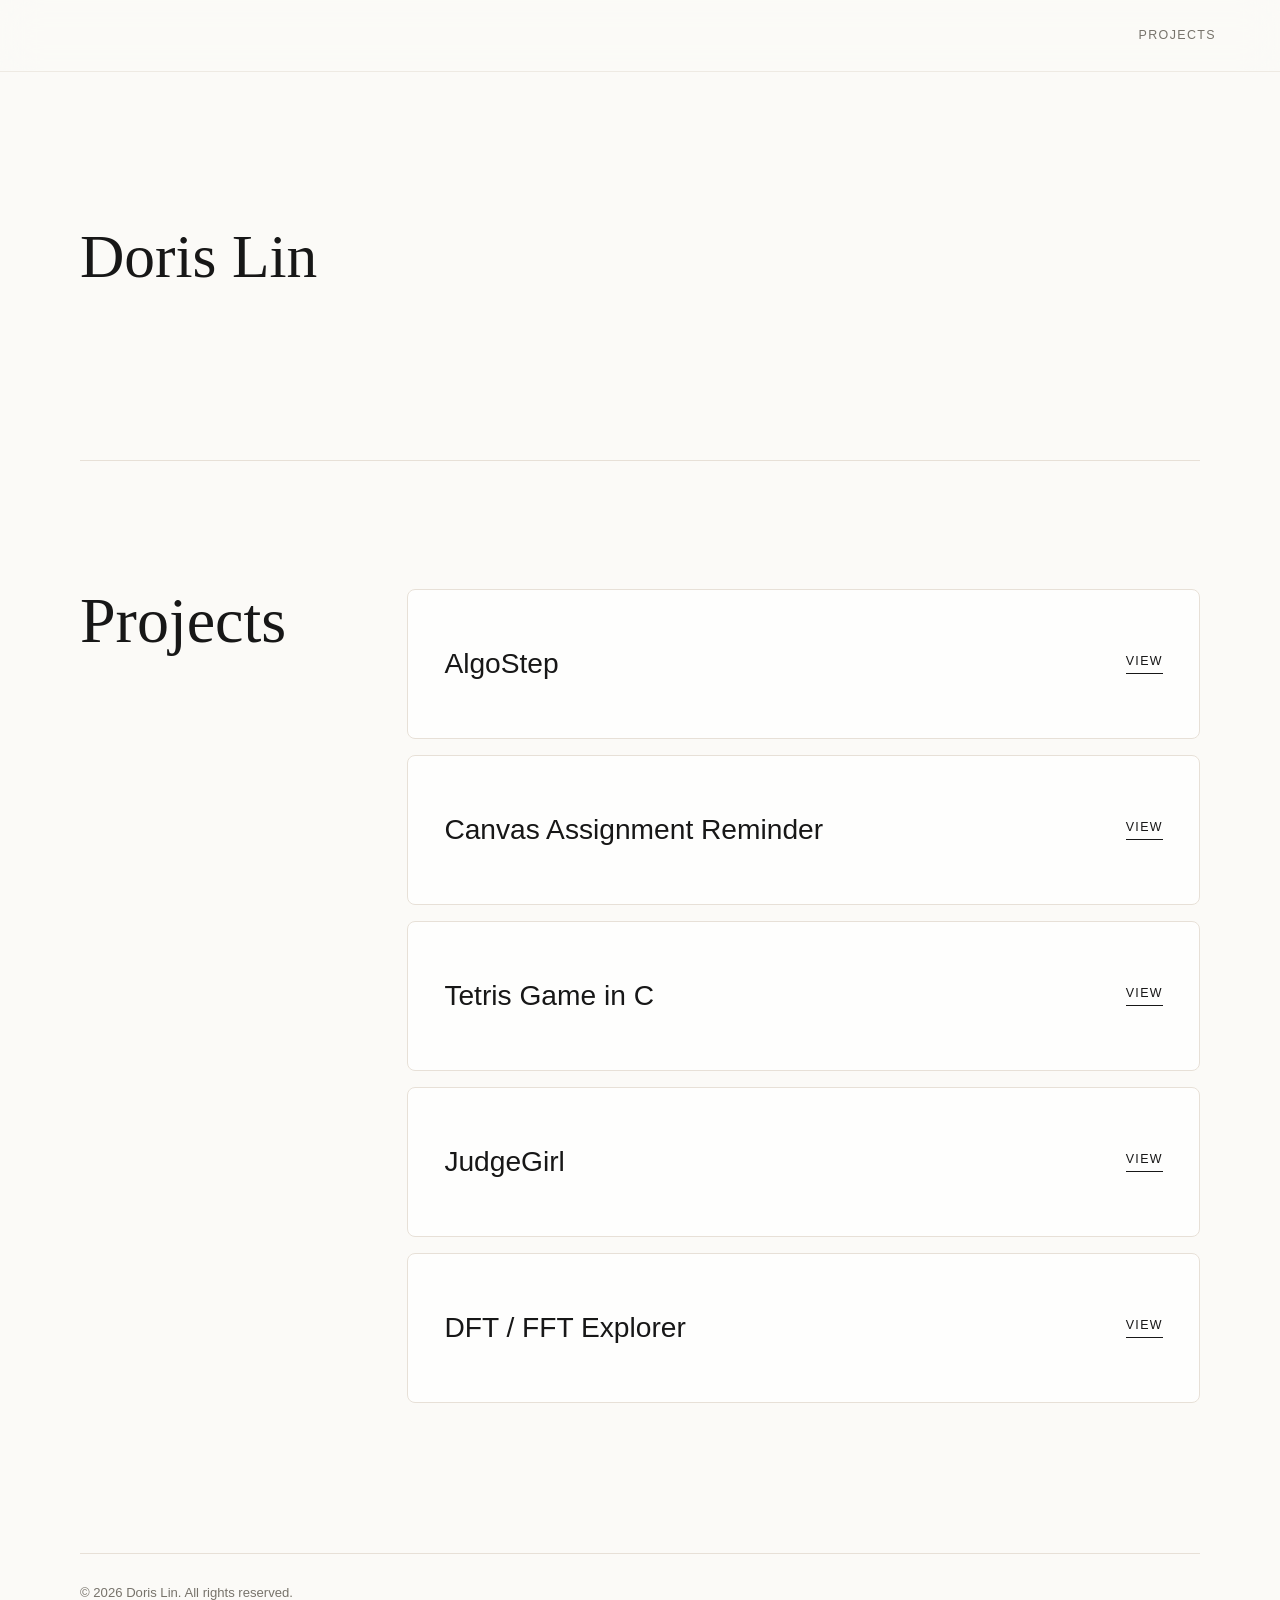
==== index.html @ 4a2b288b "Initial portfolio website" ====
<!DOCTYPE html>
<html lang="en">
<head>
  <meta charset="UTF-8">
  <meta name="viewport" content="width=device-width, initial-scale=1.0">
  <meta name="description" content="Doris Lin - Personal portfolio and programming projects">
  <title>Doris Lin | Portfolio</title>
  <link rel="stylesheet" href="./style.css">
</head>
<body>
  <!-- Header / Navigation -->
  <header class="site-header" data-header>
    <nav class="site-nav" aria-label="Primary navigation">
      <a href="#projects">Projects</a>
    </nav>
  </header>

  <main id="top">
    <!-- Hero Section -->
    <section class="hero section" aria-label="Doris Lin">
      <h1 class="hero-title reveal-hero">Doris Lin</h1>
    </section>

    <!-- Projects Section -->
    <section id="projects" class="section projects-section reveal">
      <div class="section-heading">
        <h2>Projects</h2>
      </div>

      <div class="projects-grid">
        <article class="project-card reveal-card">
          <h3>AlgoStep</h3>
          <a class="project-link" href="#" aria-label="View AlgoStep">View</a>
        </article>

        <article class="project-card reveal-card">
          <h3>Canvas Assignment Reminder</h3>
          <a class="project-link" href="#" aria-label="View Canvas Assignment Reminder">View</a>
        </article>

        <article class="project-card reveal-card">
          <h3>Tetris Game in C</h3>
          <a class="project-link" href="#" aria-label="View Tetris Game in C">View</a>
        </article>

        <article class="project-card reveal-card">
          <h3>JudgeGirl</h3>
          <a class="project-link" href="#" aria-label="View JudgeGirl">View</a>
        </article>

        <article class="project-card reveal-card">
          <h3>DFT / FFT Explorer</h3>
          <a class="project-link" href="#" aria-label="View DFT FFT Explorer">View</a>
        </article>
      </div>
    </section>
  </main>

  <!-- Footer -->
  <footer class="site-footer">
    <p>&copy; <span data-year></span> Doris Lin. All rights reserved.</p>
  </footer>

  <script src="./script.js"></script>
</body>
</html>
---- style.css ----
/* Base Styles */
:root {
  --bg: #fbfaf7;
  --surface: #ffffff;
  --text: #171717;
  --muted: #77736b;
  --line: #e7e0d7;
  --line-strong: #cac1b5;
  --shadow: 0 20px 54px rgba(44, 39, 31, 0.075);
  --max-width: 1120px;
  --header-height: 72px;
}

* {
  box-sizing: border-box;
}

html {
  scroll-behavior: smooth;
  scroll-padding-top: calc(var(--header-height) + 32px);
}

body {
  margin: 0;
  background: var(--bg);
  color: var(--text);
  font-family: "Avenir Next", "Helvetica Neue", "Noto Sans TC", "PingFang TC", "Microsoft JhengHei", sans-serif;
  font-size: 16px;
  font-weight: 300;
  line-height: 1.7;
  text-rendering: optimizeLegibility;
}

a {
  color: inherit;
  text-decoration: none;
}

/* Header / Navigation */
.site-header {
  position: fixed;
  inset: 0 0 auto 0;
  z-index: 20;
  height: var(--header-height);
  display: flex;
  align-items: center;
  justify-content: flex-end;
  padding: 0 clamp(22px, 5vw, 64px);
  background: rgba(251, 250, 247, 0.82);
  border-bottom: 1px solid rgba(231, 224, 215, 0.64);
  backdrop-filter: blur(18px);
  transition: background 220ms ease, box-shadow 220ms ease;
}

.site-header.is-scrolled {
  background: rgba(251, 250, 247, 0.95);
  box-shadow: 0 8px 30px rgba(44, 39, 31, 0.05);
}

.site-nav {
  display: flex;
  align-items: center;
  color: var(--muted);
  font-size: 0.78rem;
  font-weight: 400;
  letter-spacing: 0.11em;
  line-height: 1;
  text-transform: uppercase;
}

.site-nav a {
  position: relative;
  padding: 8px 0;
}

.site-nav a::after {
  position: absolute;
  right: 0;
  bottom: 0;
  left: 0;
  height: 1px;
  content: "";
  background: var(--text);
  transform: scaleX(0);
  transform-origin: right;
  transition: transform 240ms ease;
}

.site-nav a:hover::after,
.site-nav a:focus-visible::after {
  transform: scaleX(1);
  transform-origin: left;
}

/* Shared Layout */
.section,
.site-footer {
  width: min(var(--max-width), calc(100% - 44px));
  margin: 0 auto;
}

h1,
h2,
h3,
p {
  margin-top: 0;
}

h2 {
  margin-bottom: 0;
  font-family: Georgia, "Times New Roman", "Noto Serif TC", serif;
  font-size: clamp(2.25rem, 5vw, 4.4rem);
  font-weight: 400;
  line-height: 1;
}

h3 {
  margin-bottom: 0;
  color: var(--text);
  font-size: clamp(1.28rem, 2.2vw, 1.92rem);
  font-weight: 400;
  line-height: 1.28;
}

/* Hero Section */
.hero {
  min-height: min(460px, 58svh);
  display: flex;
  align-items: center;
  padding: calc(var(--header-height) + 52px) 0 70px;
}

.hero-title {
  margin-bottom: 0;
  font-family: Georgia, "Times New Roman", "Noto Serif TC", serif;
  font-size: clamp(2.55rem, 4.8vw, 4.25rem);
  font-weight: 400;
  line-height: 1;
}

/* Projects Section */
.projects-section {
  display: grid;
  grid-template-columns: minmax(150px, 0.3fr) minmax(0, 1fr);
  gap: clamp(34px, 7vw, 90px);
  padding: clamp(76px, 10vw, 130px) 0 clamp(92px, 12vw, 150px);
  border-top: 1px solid var(--line);
}

.section-heading {
  position: sticky;
  top: calc(var(--header-height) + 36px);
  align-self: start;
}

.projects-grid {
  display: grid;
  gap: 16px;
}

.project-card {
  display: flex;
  min-height: 150px;
  align-items: center;
  justify-content: space-between;
  gap: 28px;
  padding: clamp(24px, 3.4vw, 34px) clamp(24px, 3.6vw, 36px);
  background: rgba(255, 255, 255, 0.7);
  border: 1px solid var(--line);
  border-radius: 8px;
  transition: transform 240ms ease, border-color 240ms ease, box-shadow 240ms ease, background 240ms ease;
}

.project-card:hover {
  transform: translateY(-4px);
  background: var(--surface);
  border-color: var(--line-strong);
  box-shadow: var(--shadow);
}

.project-link {
  flex: 0 0 auto;
  padding-bottom: 4px;
  border-bottom: 1px solid currentColor;
  color: var(--text);
  font-size: 0.78rem;
  font-weight: 500;
  letter-spacing: 0.11em;
  line-height: 1.2;
  text-transform: uppercase;
  transition: color 220ms ease, transform 220ms ease;
}

.project-link:hover,
.project-link:focus-visible {
  color: #756a5f;
  transform: translateX(3px);
}

/* Footer */
.site-footer {
  padding: 28px 0 36px;
  border-top: 1px solid var(--line);
  color: var(--muted);
  font-size: 0.82rem;
}

.site-footer p {
  margin-bottom: 0;
}

/* Animation */
.reveal,
.reveal-card,
.reveal-hero {
  opacity: 0;
  transform: translateY(22px);
}

.reveal-hero.is-visible {
  animation: fadeUp 820ms cubic-bezier(0.2, 0.8, 0.2, 1) forwards;
}

.reveal.is-visible,
.reveal-card.is-visible {
  animation: fadeUp 720ms cubic-bezier(0.2, 0.8, 0.2, 1) forwards;
}

@keyframes fadeUp {
  to {
    opacity: 1;
    transform: translateY(0);
  }
}

@media (prefers-reduced-motion: reduce) {
  html {
    scroll-behavior: auto;
  }

  *,
  *::before,
  *::after {
    animation-duration: 1ms !important;
    animation-iteration-count: 1 !important;
    scroll-behavior: auto !important;
    transition-duration: 1ms !important;
  }
}

/* Responsive */
@media (max-width: 820px) {
  :root {
    --header-height: 66px;
  }

  .site-header {
    justify-content: center;
    padding-inline: 20px;
  }

  .hero {
    min-height: 48svh;
    padding-top: calc(var(--header-height) + 62px);
  }

  .hero-title {
    font-size: clamp(2.35rem, 8.6vw, 3.45rem);
  }

  .projects-section {
    grid-template-columns: 1fr;
    gap: 30px;
    padding-block: 76px 104px;
  }

  .section-heading {
    position: static;
  }

  .project-card {
    min-height: 132px;
  }
}

@media (max-width: 560px) {
  .section,
  .site-footer {
    width: min(100% - 32px, var(--max-width));
  }

  .site-nav {
    font-size: 0.72rem;
  }

  .hero {
    min-height: 42svh;
    padding-bottom: 58px;
  }

  .hero-title {
    font-size: clamp(2.05rem, 8.8vw, 2.85rem);
  }

  .project-card {
    min-height: 118px;
    align-items: flex-start;
    flex-direction: column;
    justify-content: center;
    gap: 22px;
    padding: 24px;
  }
}
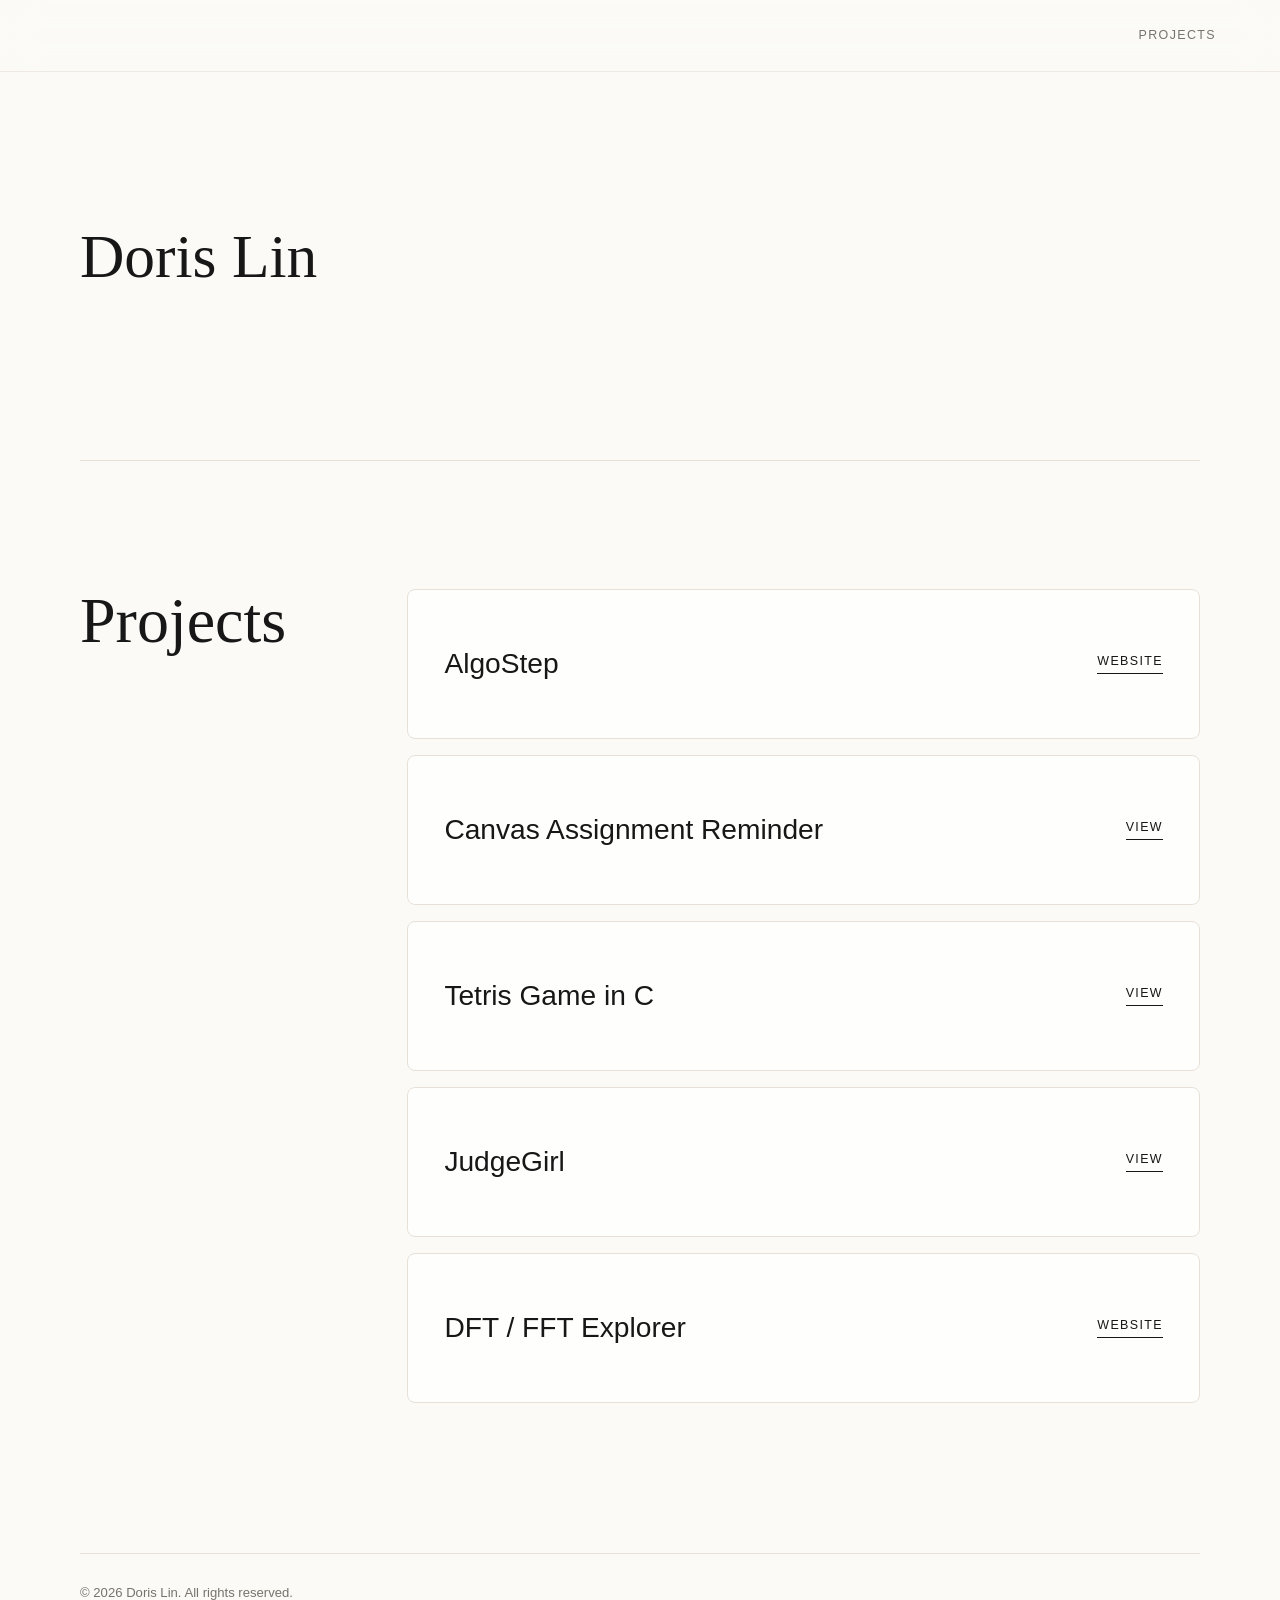
==== commit 8e954272: "Update website" ====
--- a/index.html
+++ b/index.html
@@ -30,7 +30,7 @@
       <div class="projects-grid">
         <article class="project-card reveal-card">
           <h3>AlgoStep</h3>
-          <a class="project-link" href="#" aria-label="View AlgoStep">View</a>
+          <a class="project-link" href="https://algostep.vercel.app/" target="_blank" rel="noopener noreferrer" aria-label="View AlgoStep">Website</a>
         </article>
 
         <article class="project-card reveal-card">
@@ -50,7 +50,7 @@
 
         <article class="project-card reveal-card">
           <h3>DFT / FFT Explorer</h3>
-          <a class="project-link" href="#" aria-label="View DFT FFT Explorer">View</a>
+          <a class="project-link" href="https://dft-fft-explorer.vercel.app/" target="_blank" rel="noopener noreferrer" aria-label="View DFT FFT Explorer">Website</a>
         </article>
       </div>
     </section>
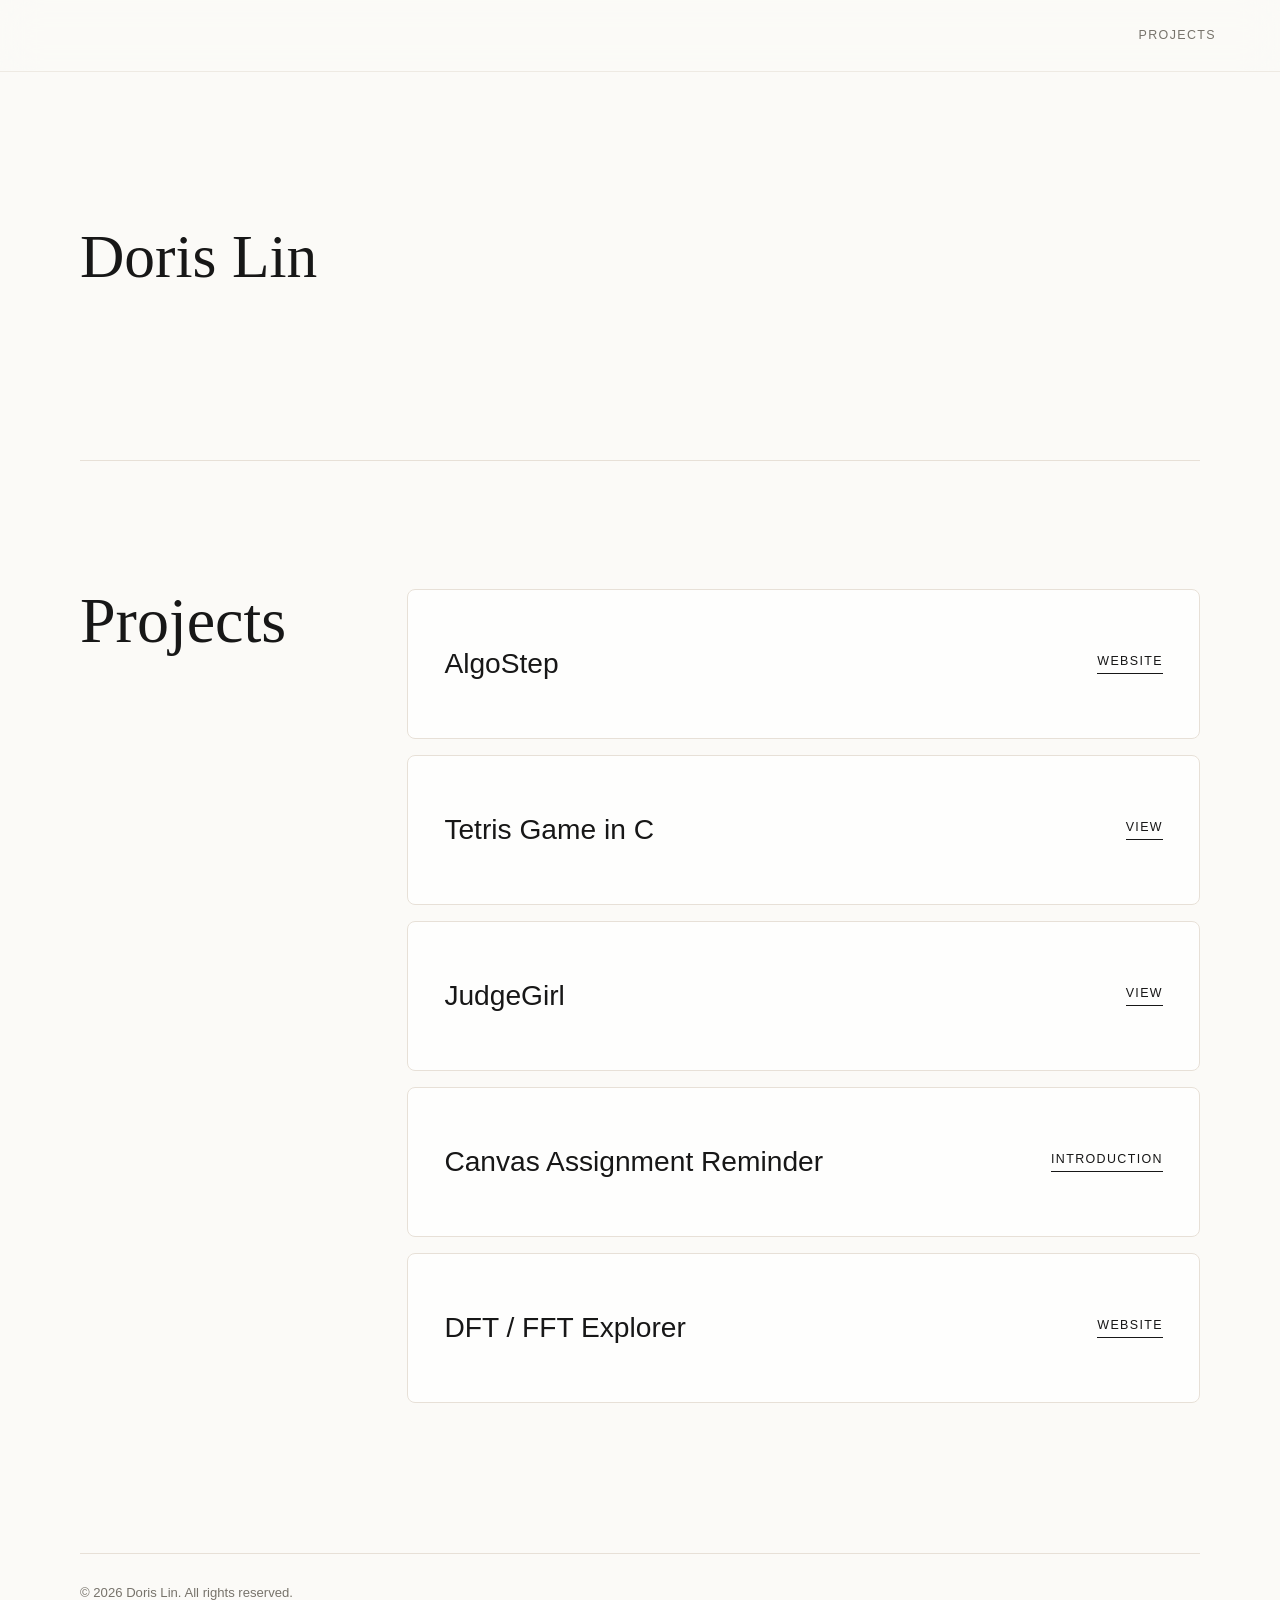
==== commit b9198f01: "Canvas Introdution" ====
--- a/index.html
+++ b/index.html
@@ -32,12 +32,7 @@
           <h3>AlgoStep</h3>
           <a class="project-link" href="https://algostep.vercel.app/" target="_blank" rel="noopener noreferrer" aria-label="View AlgoStep">Website</a>
         </article>
-
-        <article class="project-card reveal-card">
-          <h3>Canvas Assignment Reminder</h3>
-          <a class="project-link" href="#" aria-label="View Canvas Assignment Reminder">View</a>
-        </article>
-
+        
         <article class="project-card reveal-card">
           <h3>Tetris Game in C</h3>
           <a class="project-link" href="#" aria-label="View Tetris Game in C">View</a>
@@ -46,6 +41,11 @@
         <article class="project-card reveal-card">
           <h3>JudgeGirl</h3>
           <a class="project-link" href="#" aria-label="View JudgeGirl">View</a>
+        </article>
+
+        <article class="project-card reveal-card">
+          <h3>Canvas Assignment Reminder</h3>
+          <a class="project-link" href="#" aria-label="View Canvas Assignment Reminder">Introduction</a>
         </article>
 
         <article class="project-card reveal-card">
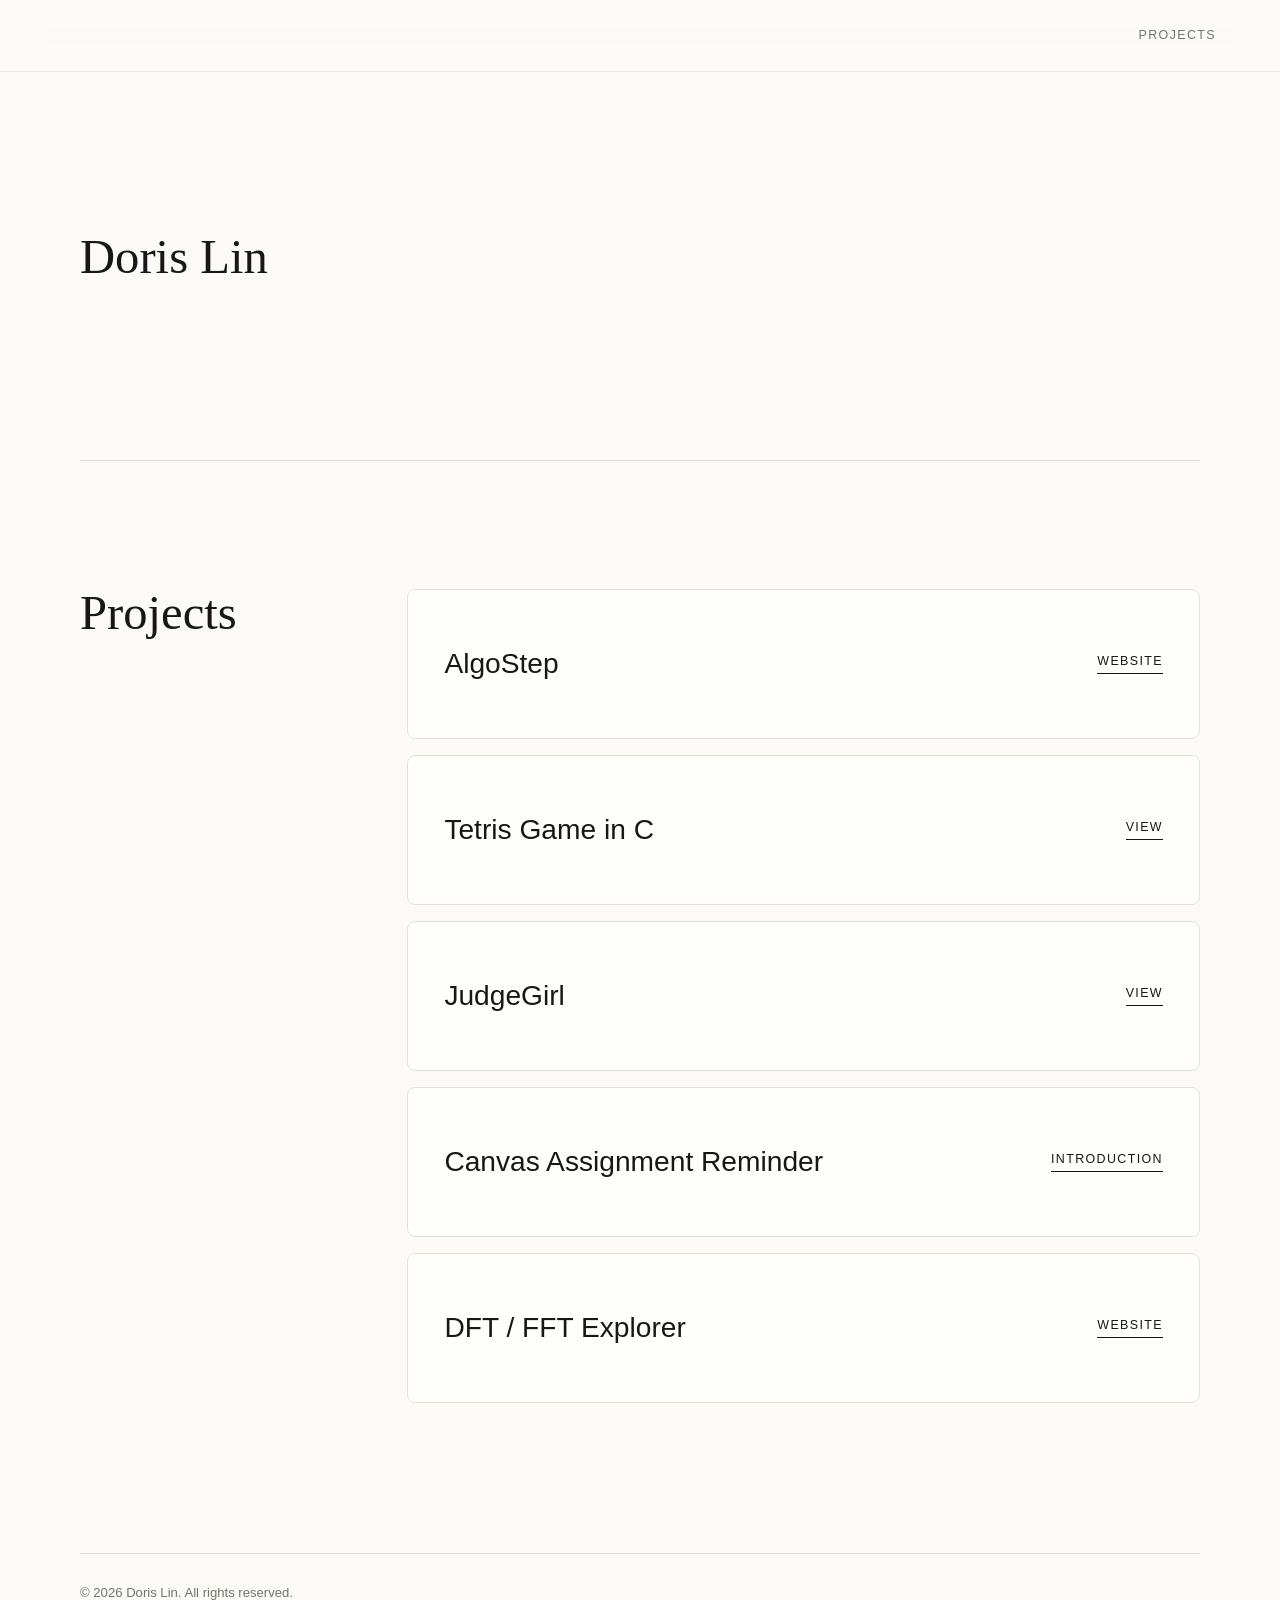
==== commit 91e09921: "Add project" ====
--- a/index.html
+++ b/index.html
@@ -35,17 +35,17 @@
         
         <article class="project-card reveal-card">
           <h3>Tetris Game in C</h3>
-          <a class="project-link" href="#" aria-label="View Tetris Game in C">View</a>
+          <a class="project-link" href="/projects/tetris.html" aria-label="View Tetris Game in C">View</a>
         </article>
 
         <article class="project-card reveal-card">
           <h3>JudgeGirl</h3>
-          <a class="project-link" href="#" aria-label="View JudgeGirl">View</a>
+          <a class="project-link" href="projects/judgegirl.html" aria-label="View JudgeGirl">View</a>
         </article>
 
         <article class="project-card reveal-card">
           <h3>Canvas Assignment Reminder</h3>
-          <a class="project-link" href="#" aria-label="View Canvas Assignment Reminder">Introduction</a>
+          <a class="project-link" href="projects/canvas-reminder.html" aria-label="View Canvas Assignment Reminder introduction">Introduction</a>
         </article>
 
         <article class="project-card reveal-card">
--- a/style.css
+++ b/style.css
@@ -109,7 +109,7 @@
 h2 {
   margin-bottom: 0;
   font-family: Georgia, "Times New Roman", "Noto Serif TC", serif;
-  font-size: clamp(2.25rem, 5vw, 4.4rem);
+  font-size: clamp(2.1rem, 3.8vw, 3.3rem);
   font-weight: 400;
   line-height: 1;
 }
@@ -133,7 +133,7 @@
 .hero-title {
   margin-bottom: 0;
   font-family: Georgia, "Times New Roman", "Noto Serif TC", serif;
-  font-size: clamp(2.55rem, 4.8vw, 4.25rem);
+  font-size: clamp(2.2rem, 3.8vw, 3.4rem);
   font-weight: 400;
   line-height: 1;
 }
@@ -311,3 +311,4 @@
     padding: 24px;
   }
 }
+
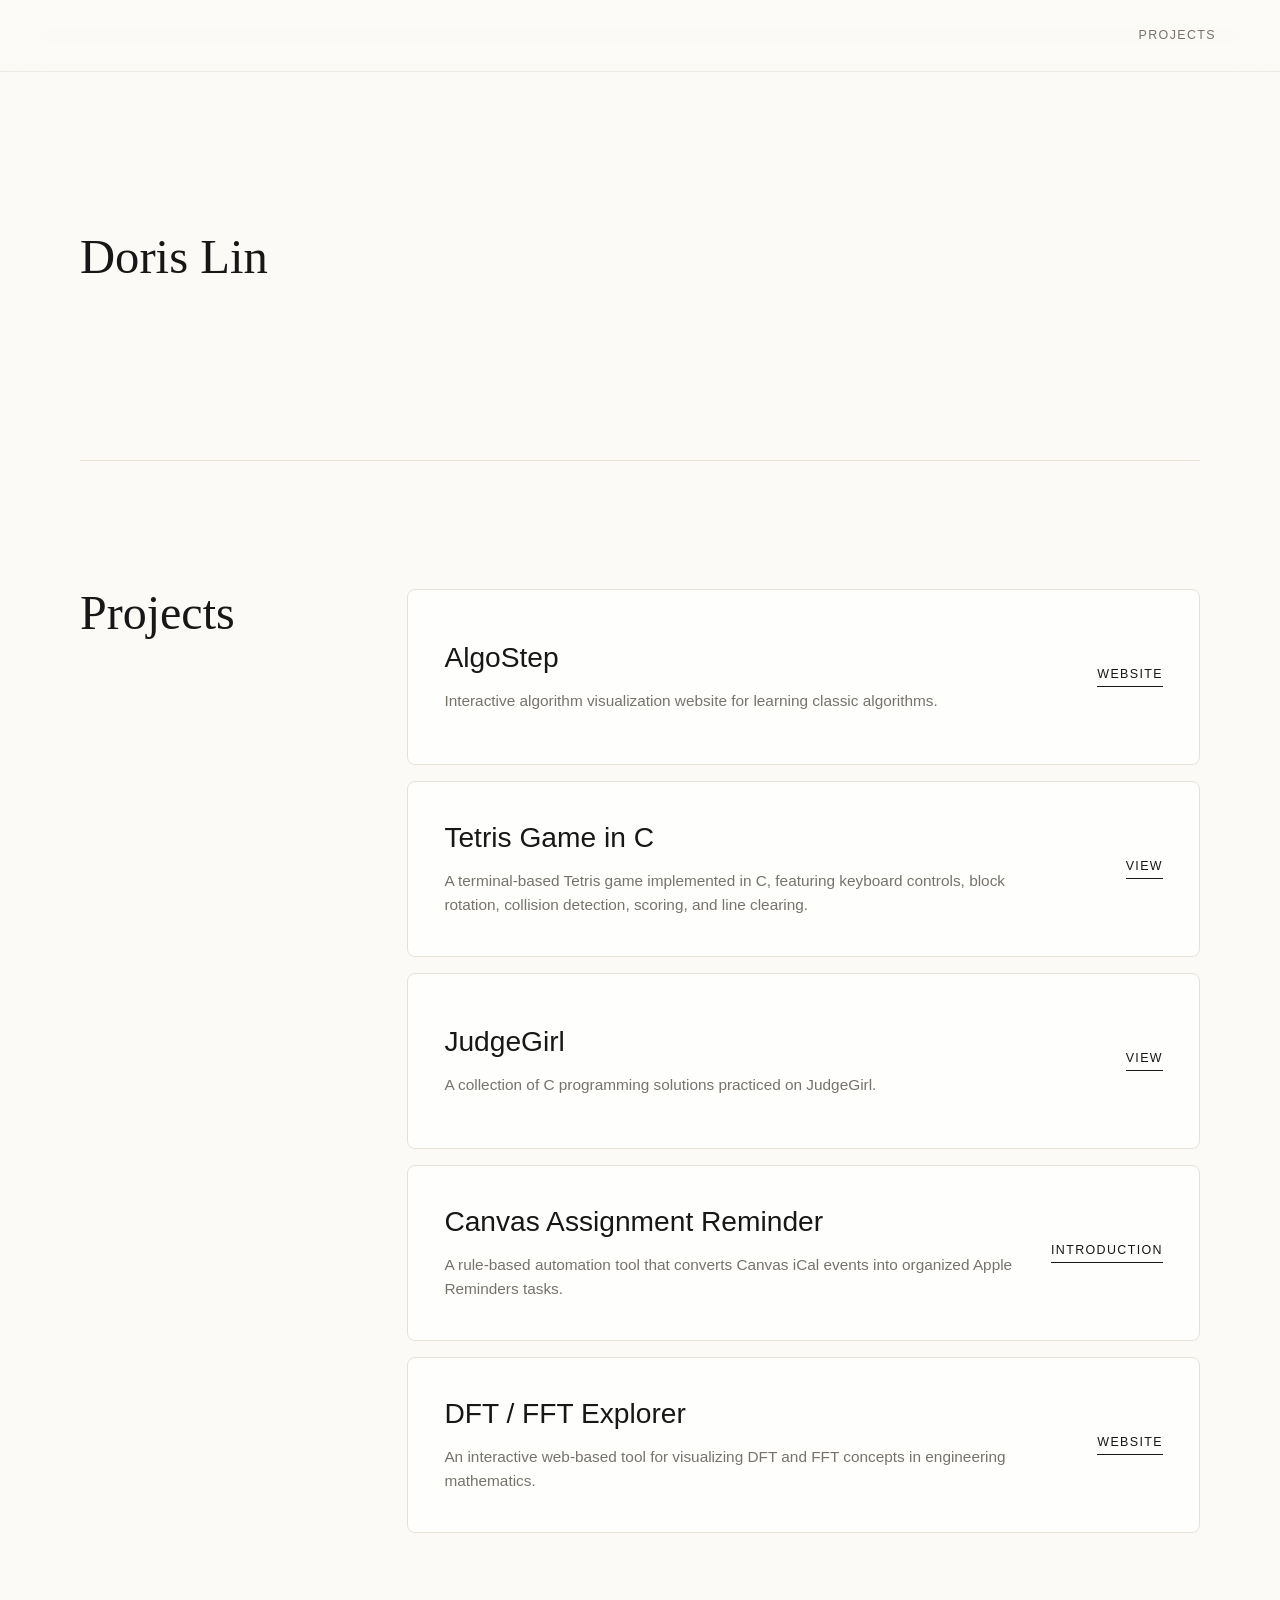
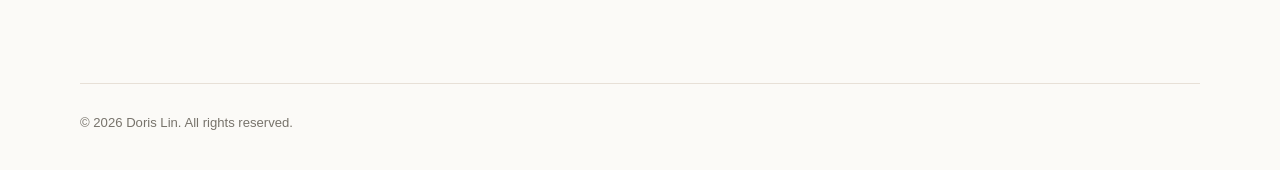
==== commit 94c15bad: "description" ====
--- a/index.html
+++ b/index.html
@@ -29,27 +29,42 @@
 
       <div class="projects-grid">
         <article class="project-card reveal-card">
-          <h3>AlgoStep</h3>
+          <div class="project-content">
+            <h3>AlgoStep</h3>
+            <p class="project-description">Interactive algorithm visualization website for learning classic algorithms.</p>
+          </div>
           <a class="project-link" href="https://algostep.vercel.app/" target="_blank" rel="noopener noreferrer" aria-label="View AlgoStep">Website</a>
         </article>
         
         <article class="project-card reveal-card">
-          <h3>Tetris Game in C</h3>
+          <div class="project-content">
+            <h3>Tetris Game in C</h3>
+            <p class="project-description">A terminal-based Tetris game implemented in C, featuring keyboard controls, block rotation, collision detection, scoring, and line clearing.</p>
+          </div>
           <a class="project-link" href="/projects/tetris.html" aria-label="View Tetris Game in C">View</a>
         </article>
 
         <article class="project-card reveal-card">
-          <h3>JudgeGirl</h3>
+          <div class="project-content">
+            <h3>JudgeGirl</h3>
+            <p class="project-description">A collection of C programming solutions practiced on JudgeGirl.</p>
+          </div>
           <a class="project-link" href="projects/judgegirl.html" aria-label="View JudgeGirl">View</a>
         </article>
 
         <article class="project-card reveal-card">
-          <h3>Canvas Assignment Reminder</h3>
+          <div class="project-content">
+            <h3>Canvas Assignment Reminder</h3>
+            <p class="project-description">A rule-based automation tool that converts Canvas iCal events into organized Apple Reminders tasks.</p>
+          </div>
           <a class="project-link" href="projects/canvas-reminder.html" aria-label="View Canvas Assignment Reminder introduction">Introduction</a>
         </article>
 
         <article class="project-card reveal-card">
-          <h3>DFT / FFT Explorer</h3>
+          <div class="project-content">
+            <h3>DFT / FFT Explorer</h3>
+            <p class="project-description">An interactive web-based tool for visualizing DFT and FFT concepts in engineering mathematics.</p>
+          </div>
           <a class="project-link" href="https://dft-fft-explorer.vercel.app/" target="_blank" rel="noopener noreferrer" aria-label="View DFT FFT Explorer">Website</a>
         </article>
       </div>
--- a/style.css
+++ b/style.css
@@ -109,7 +109,7 @@
 h2 {
   margin-bottom: 0;
   font-family: Georgia, "Times New Roman", "Noto Serif TC", serif;
-  font-size: clamp(2.1rem, 3.8vw, 3.3rem);
+  font-size: clamp(1.8rem, 3.8vw, 3rem);
   font-weight: 400;
   line-height: 1;
 }
@@ -160,7 +160,7 @@
 
 .project-card {
   display: flex;
-  min-height: 150px;
+  min-height: 176px;
   align-items: center;
   justify-content: space-between;
   gap: 28px;
@@ -176,6 +176,18 @@
   background: var(--surface);
   border-color: var(--line-strong);
   box-shadow: var(--shadow);
+}
+
+.project-content {
+  max-width: 620px;
+}
+
+.project-description {
+  max-width: 620px;
+  margin: 0.8rem 0 0;
+  color: var(--muted);
+  font-size: 0.96rem;
+  line-height: 1.6;
 }
 
 .project-link {
@@ -279,7 +291,7 @@
   }
 
   .project-card {
-    min-height: 132px;
+    min-height: 164px;
   }
 }
 
@@ -303,12 +315,15 @@
   }
 
   .project-card {
-    min-height: 118px;
+    min-height: 154px;
     align-items: flex-start;
     flex-direction: column;
     justify-content: center;
-    gap: 22px;
+    gap: 24px;
     padding: 24px;
   }
-}
-
+
+  .project-description {
+    font-size: 0.92rem;
+  }
+}
